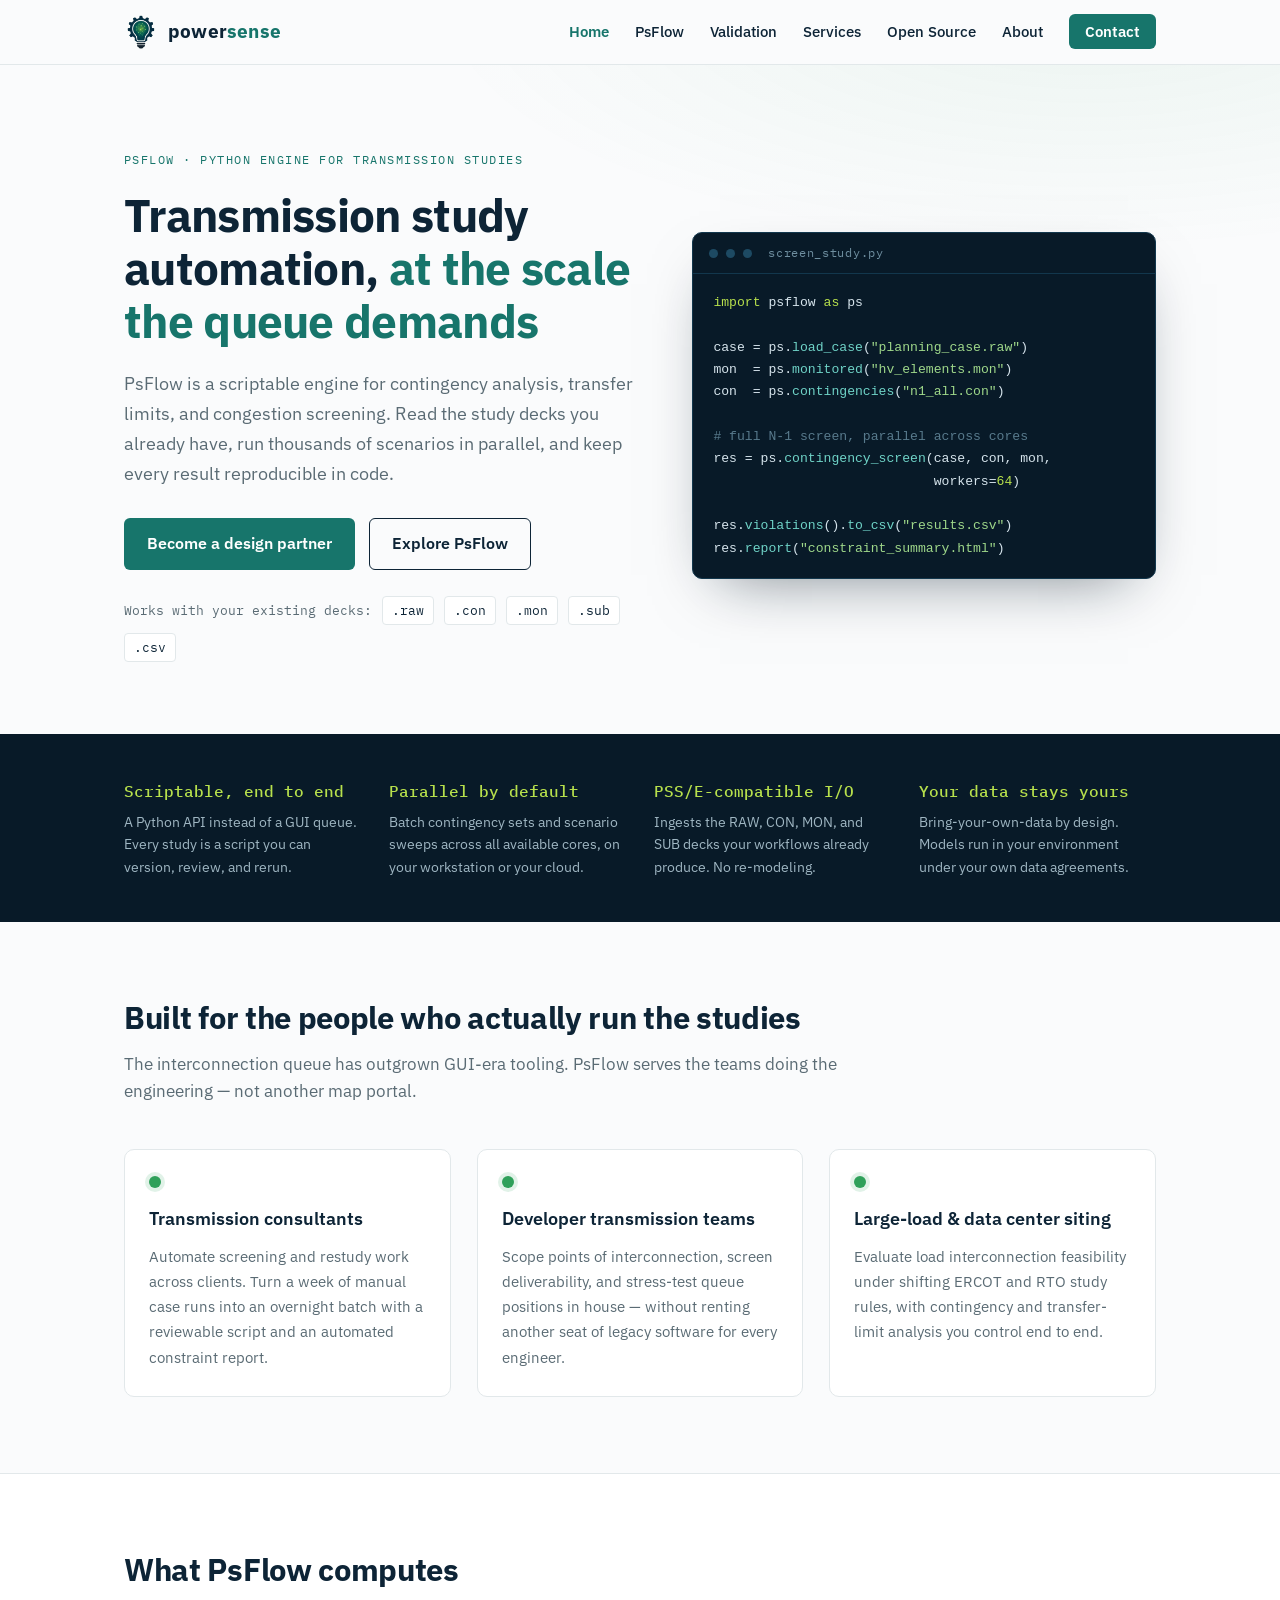
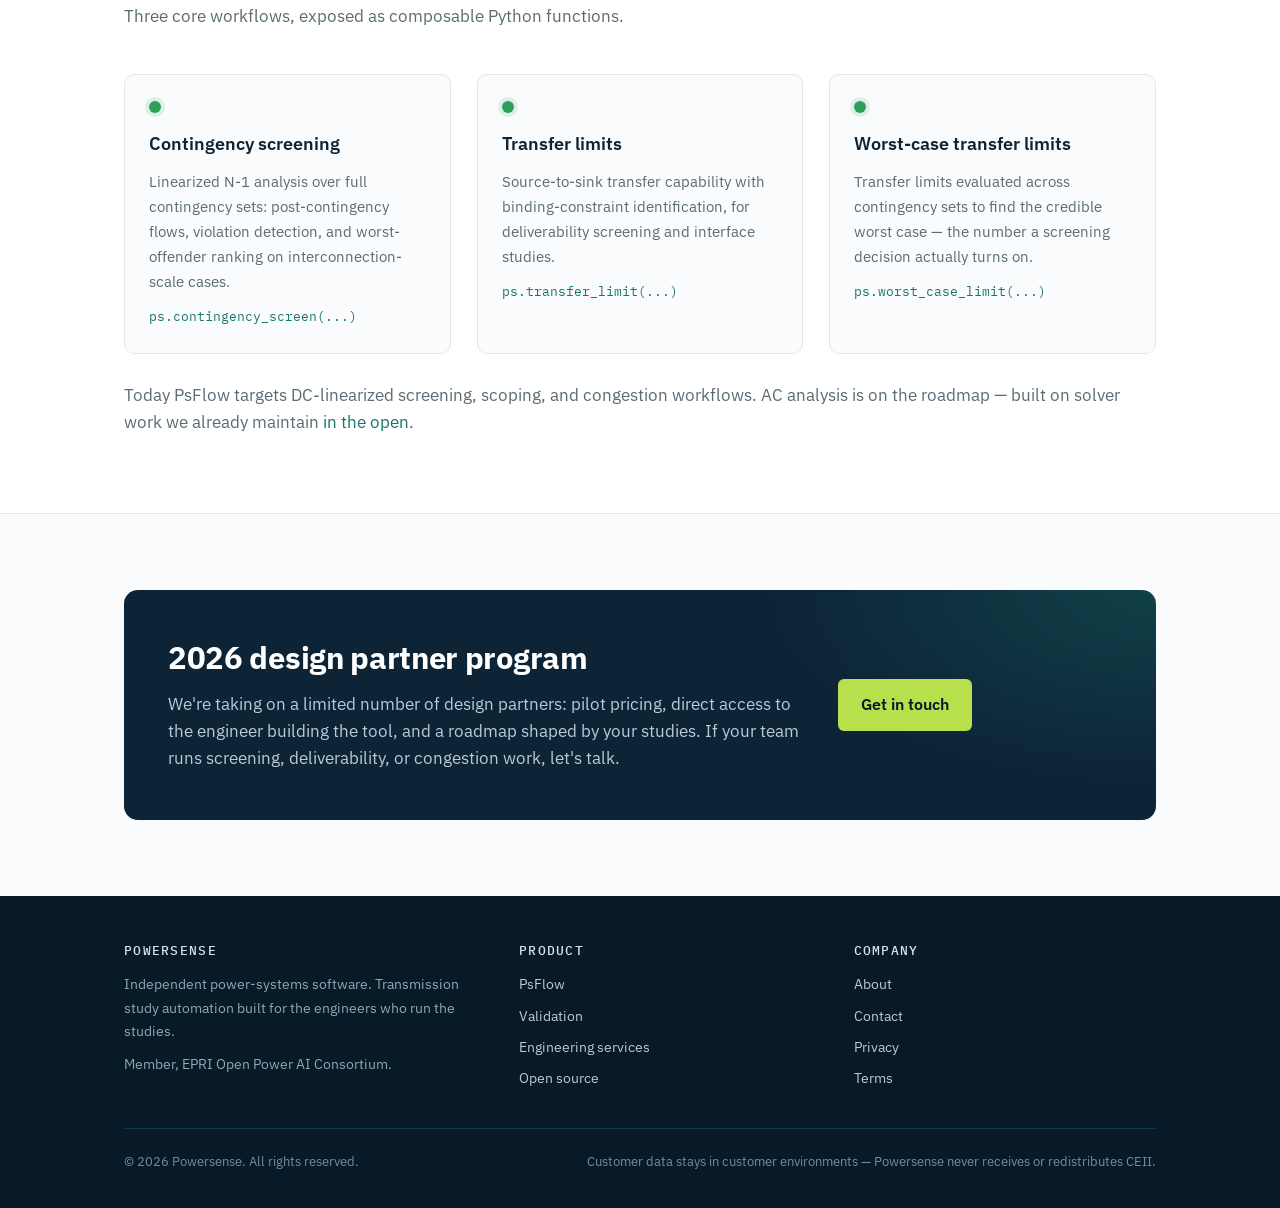
==== index.html @ 0cbf13fe "initial commit version" ====
<!DOCTYPE html>
<html lang="en">
<head>
<meta charset="utf-8">
<meta name="viewport" content="width=device-width, initial-scale=1">
<title>Powersense — Transmission study automation at scale</title>
<meta name="description" content="PsFlow is a scriptable Python engine for N-1 contingency analysis, transfer limits, and congestion screening. PSS/E-compatible inputs, parallel scenario batching, bring-your-own-data.">
<link rel="canonical" href="https://www.powersense.io/">
<meta property="og:title" content="Powersense — Transmission study automation at scale">
<meta property="og:description" content="PsFlow is a scriptable Python engine for N-1 contingency analysis, transfer limits, and congestion screening. PSS/E-compatible inputs, parallel scenario batching, bring-your-own-data.">
<meta property="og:type" content="website">
<meta property="og:url" content="https://www.powersense.io/">
<meta property="og:image" content="https://www.powersense.io/assets/powersense-logo.png">
<meta name="theme-color" content="#0d2436">
<link rel="icon" type="image/png" href="assets/favicon.png">
<link rel="preconnect" href="https://fonts.googleapis.com">
<link rel="preconnect" href="https://fonts.gstatic.com" crossorigin>
<link href="https://fonts.googleapis.com/css2?family=IBM+Plex+Mono:wght@400;500&family=IBM+Plex+Sans:wght@400;500;600;700&display=swap" rel="stylesheet">
<link rel="stylesheet" href="styles.css">
</head>
<body>

<header class="site-header">
  <div class="wrap nav">
    <a class="brand" href="index.html" aria-label="Powersense home">
      <img src="assets/icon.png" alt="" width="34" height="34">
      <span class="brand-word"><span class="p1">power</span><span class="p2">sense</span></span>
    </a>
    <button class="nav-toggle" aria-label="Menu" aria-expanded="false"
      onclick="var l=document.getElementById('nl');var o=l.classList.toggle('open');this.setAttribute('aria-expanded',o)">
      <span></span><span></span><span></span>
    </button>
    <ul class="nav-links" id="nl">
        <li><a href="index.html" class="active">Home</a></li>
        <li><a href="psflow.html">PsFlow</a></li>
        <li><a href="validation.html">Validation</a></li>
        <li><a href="services.html">Services</a></li>
        <li><a href="opensource.html">Open Source</a></li>
        <li><a href="about.html">About</a></li>
        <li><a class="cta-link" href="contact.html">Contact</a></li>
    </ul>
  </div>
</header>


<section class="hero">
  <div class="wrap hero-grid">
    <div>
      <div class="eyebrow">PsFlow &middot; Python engine for transmission studies</div>
      <h1>Transmission study automation, <span class="accent">at the scale the queue demands</span></h1>
      <p class="lede">PsFlow is a scriptable engine for contingency analysis, transfer limits, and congestion screening. Read the study decks you already have, run thousands of scenarios in parallel, and keep every result reproducible in code.</p>
      <div class="btn-row">
        <a class="btn btn-primary" href="contact.html">Become a design partner</a>
        <a class="btn btn-ghost" href="psflow.html">Explore PsFlow</a>
      </div>
      <div class="format-strip">
        <span>Works with your existing decks:</span>
        <span class="tag">.raw</span><span class="tag">.con</span><span class="tag">.mon</span><span class="tag">.sub</span><span class="tag">.csv</span>
      </div>
    </div>
    <div>
      <div class="code-panel" role="img" aria-label="Python example: load a case, run parallel N-1 screening, export violations">
        <div class="bar"><span class="dot"></span><span class="dot"></span><span class="dot"></span>&nbsp;screen_study.py</div>
        <pre><span class="c-kw">import</span> psflow <span class="c-kw">as</span> ps

case = ps.<span class="c-fn">load_case</span>(<span class="c-str">"planning_case.raw"</span>)
mon  = ps.<span class="c-fn">monitored</span>(<span class="c-str">"hv_elements.mon"</span>)
con  = ps.<span class="c-fn">contingencies</span>(<span class="c-str">"n1_all.con"</span>)

<span class="c-cm"># full N-1 screen, parallel across cores</span>
res = ps.<span class="c-fn">contingency_screen</span>(case, con, mon,
                            workers=<span class="c-kw">64</span>)

res.<span class="c-fn">violations</span>().<span class="c-fn">to_csv</span>(<span class="c-str">"results.csv"</span>)
res.<span class="c-fn">report</span>(<span class="c-str">"constraint_summary.html"</span>)</pre>
      </div>
    </div>
  </div>
</section>

<section class="band">
  <div class="wrap band-grid">
    <div class="band-item"><div class="k">Scriptable, end to end</div><div class="v">A Python API instead of a GUI queue. Every study is a script you can version, review, and rerun.</div></div>
    <div class="band-item"><div class="k">Parallel by default</div><div class="v">Batch contingency sets and scenario sweeps across all available cores, on your workstation or your cloud.</div></div>
    <div class="band-item"><div class="k">PSS/E-compatible I/O</div><div class="v">Ingests the RAW, CON, MON, and SUB decks your workflows already produce. No re-modeling.</div></div>
    <div class="band-item"><div class="k">Your data stays yours</div><div class="v">Bring-your-own-data by design. Models run in your environment under your own data agreements.</div></div>
  </div>
</section>

<section class="section">
  <div class="wrap">
    <div class="section-head">
      <h2>Built for the people who actually run the studies</h2>
      <p class="muted">The interconnection queue has outgrown GUI-era tooling. PsFlow serves the teams doing the engineering — not another map portal.</p>
    </div>
    <div class="feature-grid">
      <div class="card"><div class="node"></div><h3>Transmission consultants</h3><p>Automate screening and restudy work across clients. Turn a week of manual case runs into an overnight batch with a reviewable script and an automated constraint report.</p></div>
      <div class="card"><div class="node"></div><h3>Developer transmission teams</h3><p>Scope points of interconnection, screen deliverability, and stress-test queue positions in house — without renting another seat of legacy software for every engineer.</p></div>
      <div class="card"><div class="node"></div><h3>Large-load &amp; data center siting</h3><p>Evaluate load interconnection feasibility under shifting ERCOT and RTO study rules, with contingency and transfer-limit analysis you control end to end.</p></div>
    </div>
  </div>
</section>

<section class="section alt">
  <div class="wrap">
    <div class="section-head">
      <h2>What PsFlow computes</h2>
      <p class="muted">Three core workflows, exposed as composable Python functions.</p>
    </div>
    <div class="feature-grid">
      <div class="card"><div class="node"></div><h3>Contingency screening</h3><p>Linearized N-1 analysis over full contingency sets: post-contingency flows, violation detection, and worst-offender ranking on interconnection-scale cases.</p><span class="fn">ps.contingency_screen(...)</span></div>
      <div class="card"><div class="node"></div><h3>Transfer limits</h3><p>Source-to-sink transfer capability with binding-constraint identification, for deliverability screening and interface studies.</p><span class="fn">ps.transfer_limit(...)</span></div>
      <div class="card"><div class="node"></div><h3>Worst-case transfer limits</h3><p>Transfer limits evaluated across contingency sets to find the credible worst case — the number a screening decision actually turns on.</p><span class="fn">ps.worst_case_limit(...)</span></div>
    </div>
    <p style="margin-top:28px" class="muted">Today PsFlow targets DC-linearized screening, scoping, and congestion workflows. AC analysis is on the roadmap — built on solver work we already maintain <a href="opensource.html">in the open</a>.</p>
  </div>
</section>

<section class="section">
  <div class="wrap">
    <div class="cta-panel">
      <div>
        <h2>2026 design partner program</h2>
        <p>We're taking on a limited number of design partners: pilot pricing, direct access to the engineer building the tool, and a roadmap shaped by your studies. If your team runs screening, deliverability, or congestion work, let's talk.</p>
      </div>
      <div><a class="btn btn-primary" href="contact.html">Get in touch</a></div>
    </div>
  </div>
</section>


<footer class="site-footer">
  <div class="wrap">
    <div class="footer-grid">
      <div>
        <h4>Powersense</h4>
        <p>Independent power-systems software. Transmission study automation built for the engineers who run the studies.</p>
        <p style="margin-top:10px">Member, EPRI Open Power AI Consortium.</p>
      </div>
      <div>
        <h4>Product</h4>
        <ul>
          <li><a href="psflow.html">PsFlow</a></li>
          <li><a href="validation.html">Validation</a></li>
          <li><a href="services.html">Engineering services</a></li>
          <li><a href="opensource.html">Open source</a></li>
        </ul>
      </div>
      <div>
        <h4>Company</h4>
        <ul>
          <li><a href="about.html">About</a></li>
          <li><a href="contact.html">Contact</a></li>
          <li><a href="privacy.html">Privacy</a></li>
          <li><a href="terms.html">Terms</a></li>
        </ul>
      </div>
    </div>
    <div class="footer-legal">
      <span>&copy; 2026 Powersense. All rights reserved.</span>
      <span>Customer data stays in customer environments — Powersense never receives or redistributes CEII.</span>
    </div>
  </div>
</footer>

</body>
</html>
---- styles.css ----
/* ============================================================
   Powersense — powersense.io
   Palette derived from brand mark:
   navy #0D2436 · deep navy #081A28 · teal #17756B
   green #2FA05A · lime #B7E04A · paper #FAFBFC
   Type: IBM Plex Sans (display/body) · IBM Plex Mono (data)
   ============================================================ */

:root {
  --navy: #0d2436;
  --navy-deep: #081a28;
  --teal: #17756b;
  --teal-dark: #105e56;
  --green: #2fa05a;
  --lime: #b7e04c;
  --paper: #fafbfc;
  --white: #ffffff;
  --ink: #16303f;
  --gray: #5a6b74;
  --line: #e2e8ea;
  --mono: "IBM Plex Mono", ui-monospace, SFMono-Regular, Menlo, monospace;
  --sans: "IBM Plex Sans", -apple-system, "Segoe UI", Helvetica, Arial, sans-serif;
}

* { box-sizing: border-box; margin: 0; padding: 0; }

html { scroll-behavior: smooth; }
@media (prefers-reduced-motion: reduce) {
  html { scroll-behavior: auto; }
  * { animation: none !important; transition: none !important; }
}

body {
  font-family: var(--sans);
  color: var(--ink);
  background: var(--paper);
  line-height: 1.65;
  font-size: 16.5px;
  -webkit-font-smoothing: antialiased;
}

a { color: var(--teal); text-decoration: none; }
a:hover { color: var(--teal-dark); text-decoration: underline; }
a:focus-visible, button:focus-visible {
  outline: 2px solid var(--teal);
  outline-offset: 2px;
  border-radius: 2px;
}

.wrap { max-width: 1080px; margin: 0 auto; padding: 0 24px; }

/* ---------- header ---------- */
.site-header {
  position: sticky; top: 0; z-index: 50;
  background: rgba(250, 251, 252, 0.92);
  backdrop-filter: blur(8px);
  border-bottom: 1px solid var(--line);
}
.nav {
  display: flex; align-items: center; justify-content: space-between;
  height: 64px;
}
.brand { display: flex; align-items: center; gap: 10px; text-decoration: none; }
.brand:hover { text-decoration: none; }
.brand img { height: 34px; width: 34px; }
.brand-word { font-weight: 700; font-size: 1.18rem; letter-spacing: 0.01em; }
.brand-word .p1 { color: var(--navy); }
.brand-word .p2 { color: var(--teal); }

.nav-links { display: flex; gap: 26px; align-items: center; list-style: none; }
.nav-links a {
  color: var(--navy); font-size: 0.94rem; font-weight: 500;
}
.nav-links a:hover { color: var(--teal); text-decoration: none; }
.nav-links a.active { color: var(--teal); font-weight: 600; }
.nav-links a.cta-link {
  background: var(--teal); color: var(--white);
  padding: 8px 16px; border-radius: 6px; font-weight: 600;
}
.nav-links a.cta-link:hover { background: var(--teal-dark); }

.nav-toggle { display: none; background: none; border: none; cursor: pointer; padding: 8px; }
.nav-toggle span { display: block; width: 22px; height: 2px; background: var(--navy); margin: 5px 0; }

@media (max-width: 860px) {
  .nav-toggle { display: block; }
  .nav-links {
    display: none; position: absolute; top: 64px; left: 0; right: 0;
    flex-direction: column; gap: 0; background: var(--white);
    border-bottom: 1px solid var(--line); padding: 8px 0;
  }
  .nav-links.open { display: flex; }
  .nav-links li { width: 100%; }
  .nav-links a { display: block; padding: 12px 24px; }
  .nav-links a.cta-link { margin: 8px 24px; display: inline-block; }
}

/* ---------- hero ---------- */
.hero {
  position: relative; overflow: hidden;
  padding: 84px 0 72px;
  background:
    radial-gradient(1100px 420px at 85% -10%, rgba(47,160,90,0.07), transparent 60%),
    var(--paper);
}
.hero-grid {
  display: grid; grid-template-columns: 1.05fr 0.95fr; gap: 56px; align-items: center;
}
@media (max-width: 920px) { .hero-grid { grid-template-columns: 1fr; gap: 40px; } }

.eyebrow {
  font-family: var(--mono); font-size: 0.78rem; letter-spacing: 0.12em;
  text-transform: uppercase; color: var(--teal); margin-bottom: 18px;
}
h1 {
  font-size: clamp(2rem, 4.4vw, 2.9rem);
  line-height: 1.15; color: var(--navy); font-weight: 700;
  letter-spacing: -0.015em; margin-bottom: 20px;
}
h1 .accent { color: var(--teal); }
.lede { font-size: 1.14rem; color: var(--gray); max-width: 34em; margin-bottom: 30px; }

.btn-row { display: flex; gap: 14px; flex-wrap: wrap; }
.btn {
  display: inline-block; padding: 12px 22px; border-radius: 6px;
  font-weight: 600; font-size: 0.98rem; border: 1.5px solid transparent;
}
.btn:hover { text-decoration: none; }
.btn-primary { background: var(--teal); color: var(--white); }
.btn-primary:hover { background: var(--teal-dark); color: var(--white); }
.btn-ghost { border-color: var(--navy); color: var(--navy); background: transparent; }
.btn-ghost:hover { background: var(--navy); color: var(--white); }

/* code panel — the signature element */
.code-panel {
  background: var(--navy-deep);
  border-radius: 10px;
  border: 1px solid #12374d;
  box-shadow: 0 24px 60px -28px rgba(8, 26, 40, 0.55);
  overflow: hidden;
  font-family: var(--mono);
  font-size: 0.82rem;
  line-height: 1.7;
}
.code-panel .bar {
  display: flex; align-items: center; gap: 8px;
  padding: 10px 16px; border-bottom: 1px solid #12374d;
  color: #6f8fa0; font-size: 0.74rem; letter-spacing: 0.06em;
}
.code-panel .dot { width: 9px; height: 9px; border-radius: 50%; background: #1d4a63; }
.code-panel pre { padding: 18px 20px; overflow-x: auto; color: #d6e4ec; }
.code-panel .c-kw { color: var(--lime); }
.code-panel .c-fn { color: #6fd3c7; }
.code-panel .c-str { color: #9fd88a; }
.code-panel .c-cm { color: #587a8c; }

/* format strip */
.format-strip {
  margin-top: 26px;
  font-family: var(--mono); font-size: 0.8rem; color: var(--gray);
  display: flex; flex-wrap: wrap; gap: 8px 10px; align-items: center;
}
.format-strip .tag {
  border: 1px solid var(--line); background: var(--white);
  border-radius: 4px; padding: 3px 9px; color: var(--navy);
}

/* ---------- navy capability band ---------- */
.band {
  background: var(--navy-deep);
  color: #cfe0e8;
  padding: 44px 0;
}
.band-grid {
  display: grid; grid-template-columns: repeat(4, 1fr); gap: 28px;
}
@media (max-width: 860px) { .band-grid { grid-template-columns: repeat(2, 1fr); } }
@media (max-width: 520px) { .band-grid { grid-template-columns: 1fr; } }
.band-item .k {
  font-family: var(--mono); color: var(--lime);
  font-size: 1.02rem; font-weight: 500; margin-bottom: 6px;
}
.band-item .v { font-size: 0.9rem; color: #9fb6c2; line-height: 1.55; }

/* ---------- sections ---------- */
.section { padding: 76px 0; }
.section.alt { background: var(--white); border-top: 1px solid var(--line); border-bottom: 1px solid var(--line); }
.section-head { max-width: 46em; margin-bottom: 44px; }
h2 {
  font-size: clamp(1.5rem, 3vw, 1.95rem);
  color: var(--navy); font-weight: 700; letter-spacing: -0.01em;
  margin-bottom: 14px; line-height: 1.25;
}
h3 { color: var(--navy); font-size: 1.13rem; margin-bottom: 10px; font-weight: 600; }
.section p { color: var(--ink); }
.section .muted { color: var(--gray); }

.feature-grid { display: grid; grid-template-columns: repeat(3, 1fr); gap: 26px; }
@media (max-width: 920px) { .feature-grid { grid-template-columns: 1fr 1fr; } }
@media (max-width: 620px) { .feature-grid { grid-template-columns: 1fr; } }
.card {
  background: var(--white); border: 1px solid var(--line); border-radius: 10px;
  padding: 26px 24px;
}
.section.alt .card { background: var(--paper); }
.card .node {
  width: 12px; height: 12px; border-radius: 50%;
  background: var(--green); box-shadow: 0 0 0 4px rgba(47,160,90,0.14);
  margin-bottom: 16px;
}
.card p { font-size: 0.95rem; color: var(--gray); }
.card .fn { font-family: var(--mono); font-size: 0.8rem; color: var(--teal); display: block; margin-top: 12px; }

/* two-column prose */
.split { display: grid; grid-template-columns: 1fr 1fr; gap: 48px; align-items: start; }
@media (max-width: 860px) { .split { grid-template-columns: 1fr; } }

/* data table */
.data-table { width: 100%; border-collapse: collapse; font-family: var(--mono); font-size: 0.84rem; }
.data-table th, .data-table td {
  text-align: left; padding: 10px 14px; border-bottom: 1px solid var(--line);
}
.data-table th {
  color: var(--gray); font-weight: 500; font-size: 0.74rem;
  text-transform: uppercase; letter-spacing: 0.08em;
}
.data-table td { color: var(--navy); }
.data-table td.ok { color: var(--green); }

.note {
  border-left: 3px solid var(--lime); background: var(--white);
  border: 1px solid var(--line); border-left: 3px solid var(--lime);
  border-radius: 6px; padding: 16px 18px; font-size: 0.92rem; color: var(--gray);
}

/* checklist */
.checklist { list-style: none; }
.checklist li {
  padding-left: 28px; position: relative; margin-bottom: 12px; color: var(--ink);
}
.checklist li::before {
  content: ""; position: absolute; left: 0; top: 8px;
  width: 10px; height: 10px; border-radius: 50%;
  background: var(--green); box-shadow: 0 0 0 3px rgba(47,160,90,0.16);
}

/* CTA panel */
.cta-panel {
  background: var(--navy); border-radius: 14px; color: var(--white);
  padding: 48px 44px; display: grid; grid-template-columns: 1.4fr 0.6fr;
  gap: 32px; align-items: center;
  background-image: radial-gradient(600px 300px at 100% 0%, rgba(23,117,107,0.35), transparent 65%);
}
@media (max-width: 780px) { .cta-panel { grid-template-columns: 1fr; padding: 36px 28px; } }
.cta-panel h2 { color: var(--white); }
.cta-panel p { color: #b9cbd5; }
.cta-panel .btn-primary { background: var(--lime); color: var(--navy-deep); }
.cta-panel .btn-primary:hover { background: #c8ec66; }

/* ---------- footer ---------- */
.site-footer {
  background: var(--navy-deep); color: #8ea6b3;
  padding: 44px 0 36px; font-size: 0.88rem;
}
.footer-grid {
  display: grid; grid-template-columns: 1.2fr 1fr 1fr; gap: 32px; margin-bottom: 30px;
}
@media (max-width: 720px) { .footer-grid { grid-template-columns: 1fr; } }
.site-footer h4 {
  color: #d6e4ec; font-size: 0.8rem; text-transform: uppercase;
  letter-spacing: 0.1em; margin-bottom: 12px; font-family: var(--mono); font-weight: 500;
}
.site-footer a { color: #b9cbd5; }
.site-footer a:hover { color: var(--lime); }
.site-footer ul { list-style: none; }
.site-footer li { margin-bottom: 8px; }
.footer-legal {
  border-top: 1px solid #12374d; padding-top: 22px;
  display: flex; justify-content: space-between; flex-wrap: wrap; gap: 12px;
  font-size: 0.8rem; color: #6f8fa0;
}

/* prose pages */
.prose { max-width: 46em; }
.prose p { margin-bottom: 18px; }
.prose h2 { margin-top: 44px; }
.prose h3 { margin-top: 30px; }
.prose ul { margin: 0 0 18px 1.2em; }
.prose li { margin-bottom: 8px; }

.page-title { padding: 64px 0 8px; }
.page-title .eyebrow { margin-bottom: 12px; }
.page-title p.lede { margin-bottom: 0; }
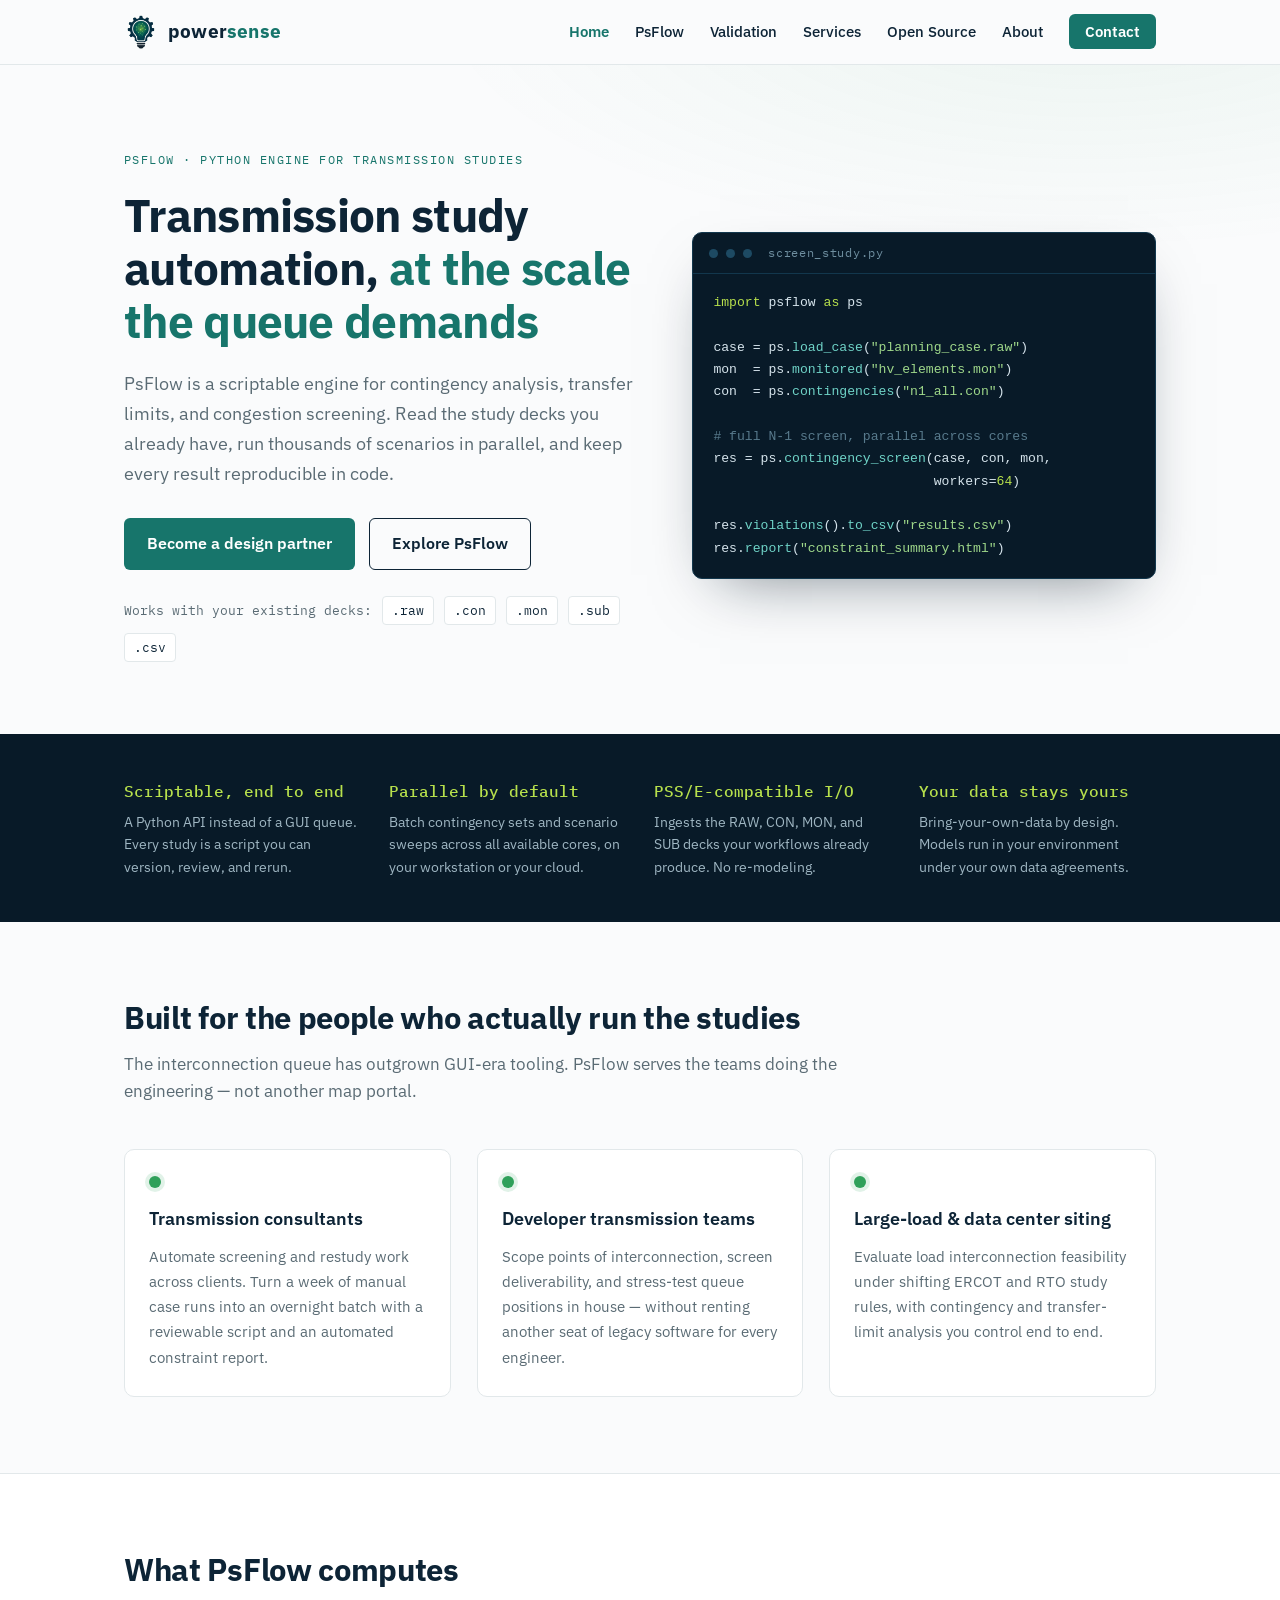
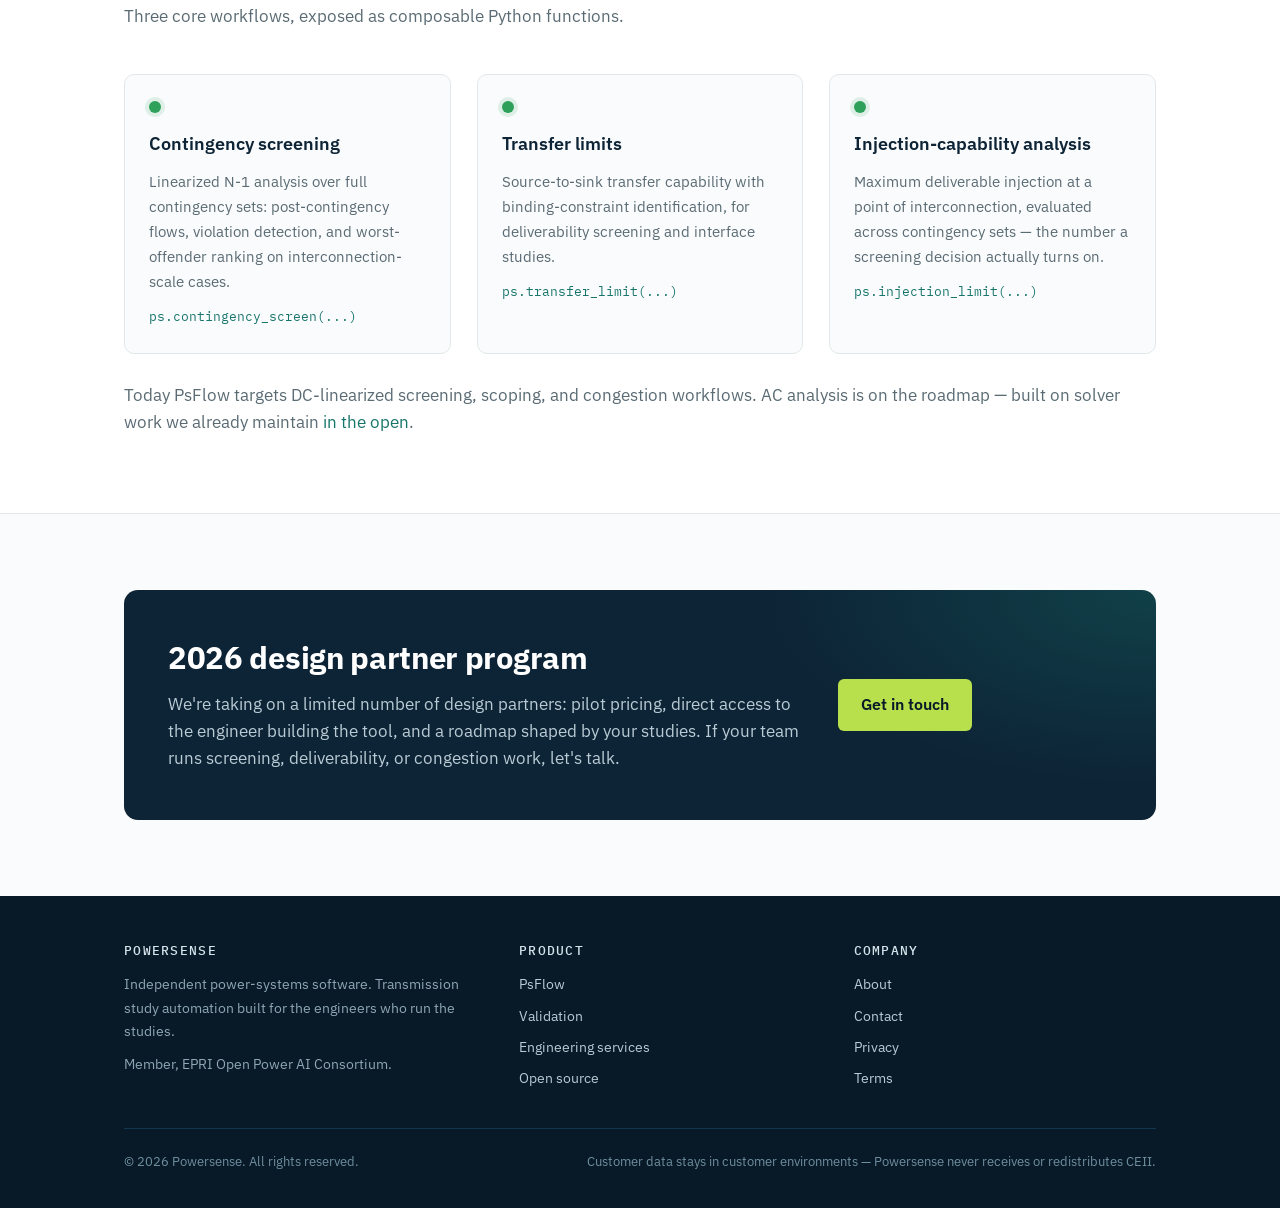
==== commit 10096b9b: "Align PsFlow wording to injection-capability analysis; add redirect stubs" ====
--- a/index.html
+++ b/index.html
@@ -17,6 +17,36 @@
 <link rel="preconnect" href="https://fonts.gstatic.com" crossorigin>
 <link href="https://fonts.googleapis.com/css2?family=IBM+Plex+Mono:wght@400;500&family=IBM+Plex+Sans:wght@400;500;600;700&display=swap" rel="stylesheet">
 <link rel="stylesheet" href="styles.css">
+<script type="application/ld+json">
+{
+  "@context": "https://schema.org",
+  "@graph": [
+    {
+      "@type": "Organization",
+      "@id": "https://www.powersense.io/#org",
+      "name": "Powersense",
+      "url": "https://www.powersense.io/",
+      "logo": "https://www.powersense.io/assets/powersense-logo.png",
+      "description": "Independent power-systems software company. Transmission study automation and open-source solver research.",
+      "memberOf": {
+        "@type": "Organization",
+        "name": "EPRI Open Power AI Consortium",
+        "url": "https://www.openpowerai.org/"
+      }
+    },
+    {
+      "@type": "SoftwareApplication",
+      "name": "PsFlow",
+      "url": "https://www.powersense.io/psflow.html",
+      "applicationCategory": "EngineeringApplication",
+      "operatingSystem": "Linux, Windows, macOS",
+      "description": "Scriptable Python engine for N-1 contingency screening, transfer limits, and injection-capability analysis with PSS/E-compatible inputs and parallel scenario batching.",
+      "publisher": { "@id": "https://www.powersense.io/#org" },
+      "offers": { "@type": "Offer", "availability": "https://schema.org/PreOrder", "description": "Annual per-seat license; 2026 design-partner pilot pricing." }
+    }
+  ]
+}
+</script>
 </head>
 <body>
 
@@ -110,7 +140,7 @@
     <div class="feature-grid">
       <div class="card"><div class="node"></div><h3>Contingency screening</h3><p>Linearized N-1 analysis over full contingency sets: post-contingency flows, violation detection, and worst-offender ranking on interconnection-scale cases.</p><span class="fn">ps.contingency_screen(...)</span></div>
       <div class="card"><div class="node"></div><h3>Transfer limits</h3><p>Source-to-sink transfer capability with binding-constraint identification, for deliverability screening and interface studies.</p><span class="fn">ps.transfer_limit(...)</span></div>
-      <div class="card"><div class="node"></div><h3>Worst-case transfer limits</h3><p>Transfer limits evaluated across contingency sets to find the credible worst case — the number a screening decision actually turns on.</p><span class="fn">ps.worst_case_limit(...)</span></div>
+      <div class="card"><div class="node"></div><h3>Injection-capability analysis</h3><p>Maximum deliverable injection at a point of interconnection, evaluated across contingency sets — the number a screening decision actually turns on.</p><span class="fn">ps.injection_limit(...)</span></div>
     </div>
     <p style="margin-top:28px" class="muted">Today PsFlow targets DC-linearized screening, scoping, and congestion workflows. AC analysis is on the roadmap — built on solver work we already maintain <a href="opensource.html">in the open</a>.</p>
   </div>
